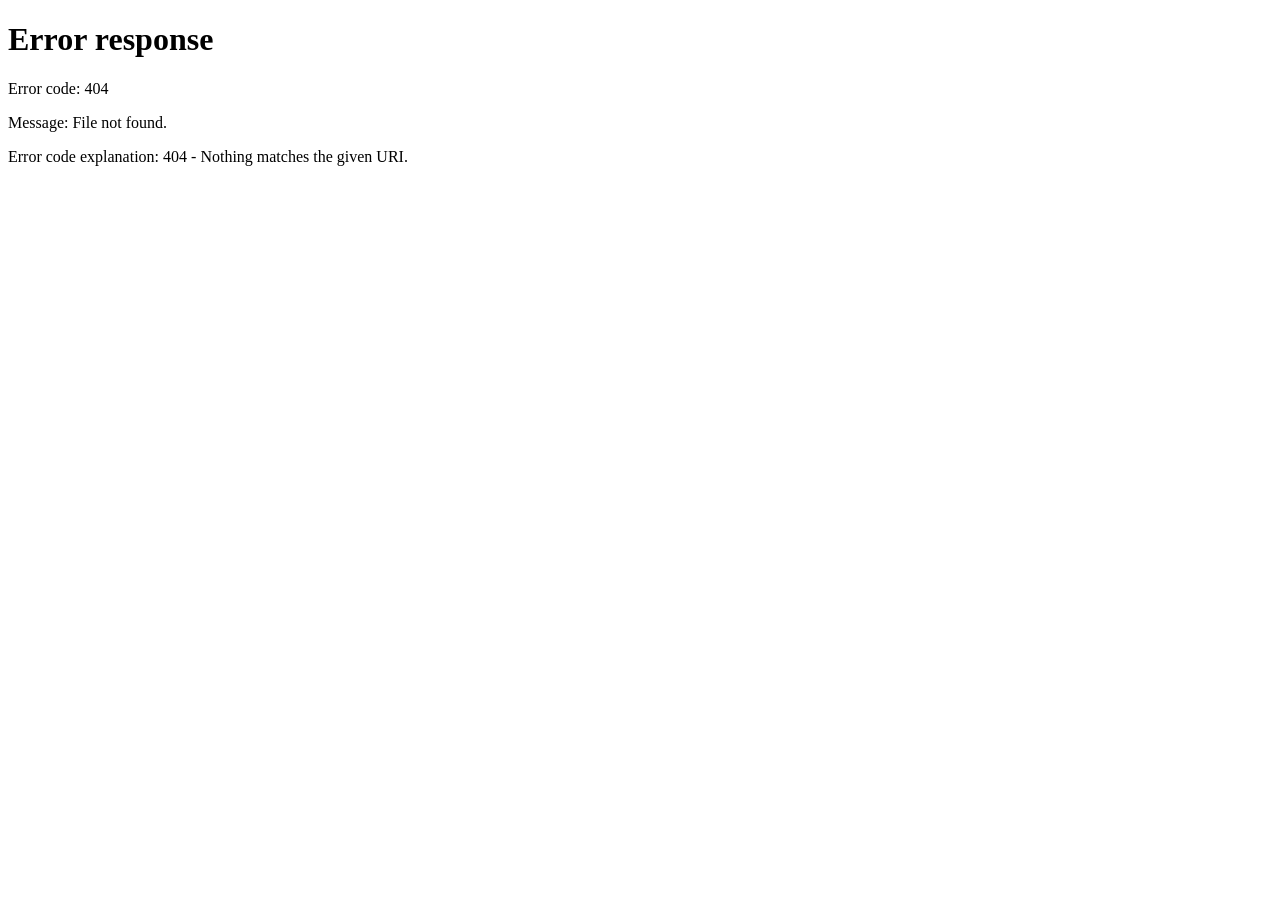
==== app.html @ b121087b "fix html filenames" ====
<!DOCTYPE html>
<html lang="es">
<head>
  <meta charset="UTF-8" />
  <meta name="viewport" content="width=device-width, initial-scale=1.0" />
  <title>Inmo Platform — Dashboard</title>
  <link rel="preconnect" href="https://fonts.googleapis.com" />
  <link rel="preconnect" href="https://fonts.gstatic.com" crossorigin />
  <link href="https://fonts.googleapis.com/css2?family=DM+Serif+Display:ital@0;1&family=DM+Sans:opsz,wght@9..40,300;9..40,400;9..40,500&display=swap" rel="stylesheet" />
  <link rel="stylesheet" href="style.css" />
</head>
<body>

<div class="app">

  <!-- ── SIDEBAR ── -->
  <aside class="sidebar" id="sidebar">
    <div class="sidebar-top">
      <div class="logo">
        <svg width="28" height="28" viewBox="0 0 32 32" fill="none" aria-hidden="true">
          <rect width="32" height="32" rx="4" fill="#C9A96E"/>
          <path d="M8 22 L16 10 L24 22" stroke="#1A1814" stroke-width="2" fill="none" stroke-linecap="round" stroke-linejoin="round"/>
          <path d="M12 22 L12 17 L20 17 L20 22" stroke="#1A1814" stroke-width="1.5" fill="none" stroke-linecap="round" stroke-linejoin="round"/>
        </svg>
        <span class="logo-text">Inmo Platform</span>
      </div>

      <!-- Role Switcher -->
      <div class="role-switcher">
        <p class="role-label">Vista actual</p>
        <div class="role-list" id="role-list">
          <button class="role-btn active" data-role="agente" onclick="switchRole('agente', this)">
            <span class="role-icon">
              <svg width="14" height="14" viewBox="0 0 24 24" fill="none" stroke="currentColor" stroke-width="1.5"><path d="M16 21v-2a4 4 0 0 0-4-4H6a4 4 0 0 0-4 4v2"/><circle cx="9" cy="7" r="4"/><path d="M22 21v-2a4 4 0 0 0-3-3.87"/><path d="M16 3.13a4 4 0 0 1 0 7.75"/></svg>
            </span>
            Agente
          </button>
          <button class="role-btn" data-role="propietario" onclick="switchRole('propietario', this)">
            <span class="role-icon">
              <svg width="14" height="14" viewBox="0 0 24 24" fill="none" stroke="currentColor" stroke-width="1.5"><path d="m3 9 9-7 9 7v11a2 2 0 0 1-2 2H5a2 2 0 0 1-2-2z"/><polyline points="9 22 9 12 15 12 15 22"/></svg>
            </span>
            Propietario
          </button>
          <button class="role-btn" data-role="buscador" onclick="switchRole('buscador', this)">
            <span class="role-icon">
              <svg width="14" height="14" viewBox="0 0 24 24" fill="none" stroke="currentColor" stroke-width="1.5"><circle cx="11" cy="11" r="8"/><path d="m21 21-4.35-4.35"/></svg>
            </span>
            Buscador
          </button>
          <button class="role-btn" data-role="inquilino" onclick="switchRole('inquilino', this)">
            <span class="role-icon">
              <svg width="14" height="14" viewBox="0 0 24 24" fill="none" stroke="currentColor" stroke-width="1.5"><path d="M20 21v-2a4 4 0 0 0-4-4H8a4 4 0 0 0-4 4v2"/><circle cx="12" cy="7" r="4"/></svg>
            </span>
            Inquilino
          </button>
          <button class="role-btn" data-role="proveedor" onclick="switchRole('proveedor', this)">
            <span class="role-icon">
              <svg width="14" height="14" viewBox="0 0 24 24" fill="none" stroke="currentColor" stroke-width="1.5"><path d="M14.7 6.3a1 1 0 0 0 0 1.4l1.6 1.6a1 1 0 0 0 1.4 0l3.77-3.77a6 6 0 0 1-7.94 7.94l-6.91 6.91a2.12 2.12 0 0 1-3-3l6.91-6.91a6 6 0 0 1 7.94-7.94l-3.76 3.76z"/></svg>
            </span>
            Proveedor
          </button>
          <button class="role-btn" data-role="admin" onclick="switchRole('admin', this)">
            <span class="role-icon">
              <svg width="14" height="14" viewBox="0 0 24 24" fill="none" stroke="currentColor" stroke-width="1.5"><path d="M12 22s8-4 8-10V5l-8-3-8 3v7c0 6 8 10 8 10z"/></svg>
            </span>
            Administrador
          </button>
        </div>
      </div>
    </div>

    <!-- Nav items - cambia según rol -->
    <nav class="sidebar-nav" id="sidebar-nav"></nav>

    <div class="sidebar-bottom">
      <div class="user-chip">
        <div class="user-avatar">JT</div>
        <div class="user-info">
          <span class="user-name">Juan Tevez</span>
          <span class="user-email">admin@inmo.ar</span>
        </div>
      </div>
      <button class="btn-logout" onclick="logout()">
        <svg width="14" height="14" viewBox="0 0 24 24" fill="none" stroke="currentColor" stroke-width="1.5" aria-hidden="true"><path d="M9 21H5a2 2 0 0 1-2-2V5a2 2 0 0 1 2-2h4"/><polyline points="16 17 21 12 16 7"/><line x1="21" y1="12" x2="9" y2="12"/></svg>
        Salir
      </button>
    </div>

       <a class="nav-item" href="reservations.html" id="nav-reservations-link"
      style="position:relative">
     <svg width="15" height="15" viewBox="0 0 24 24" fill="none" stroke="currentColor" stroke-width="1.5">
       <rect x="3" y="4" width="18" height="18" rx="2" ry="2"/>
       <line x1="16" y1="2" x2="16" y2="6"/>
       <line x1="8" y1="2" x2="8" y2="6"/>
       <line x1="3" y1="10" x2="21" y2="10"/>
     </svg>
     Mis reservas
     <span id="nav-res-badge" style="
       display:none;
       margin-left:auto;
       background:var(--danger,#C0392B);
       color:#fff;
       font-size:10px;
       font-weight:600;
       min-width:17px;
       height:17px;
       align-items:center;
       justify-content:center;
       border-radius:99px;
       padding:0 4px;
     "></span>
   </a>
  </aside>

  <!-- ── MAIN ── -->
  <main class="main" id="main">

    <!-- Header -->
    <header class="topbar">
      <div class="topbar-left">
        <button class="btn-hamburger" onclick="toggleSidebar()" aria-label="Menú">
          <svg width="18" height="18" viewBox="0 0 24 24" fill="none" stroke="currentColor" stroke-width="1.5"><line x1="3" y1="6" x2="21" y2="6"/><line x1="3" y1="12" x2="21" y2="12"/><line x1="3" y1="18" x2="21" y2="18"/></svg>
        </button>
        <h1 class="page-title" id="page-title">Catálogo de propiedades</h1>
      </div>
      <div class="topbar-right">
        <div class="status-pill" id="status-pill">
          <span class="status-dot"></span>
          <span id="status-text">Conectado</span>
        </div>
        <div class="topbar-services">
          <span class="svc-badge" title="Catalog :8081">C</span>
          <span class="svc-badge" title="CRM :8084">CRM</span>
        </div>
      </div>
    </header>

    <!-- ══ VISTAS ══ -->

    <!-- CATÁLOGO -->
    <section class="view active" id="view-catalog">
      <div class="view-toolbar">
        <div class="filters" id="catalog-filters">
          <select id="filter-operation" onchange="loadProperties()">
            <option value="">Todas las operaciones</option>
            <option value="RENT">Alquiler</option>
            <option value="SALE">Venta</option>
            <option value="TEMP">Temporario</option>
          </select>
          <select id="filter-status" onchange="loadProperties()">
            <option value="">Todos los estados</option>
            <option value="AVAILABLE">Disponible</option>
            <option value="RESERVED">Reservada</option>
            <option value="CLOSED">Alquilada/Vendida</option>
            <option value="UNDER_REPAIR">En reparación</option>
          </select>
          <div class="filter-price">
            <input type="number" id="filter-min" placeholder="Precio mín." oninput="debounceLoad()" />
            <span>—</span>
            <input type="number" id="filter-max" placeholder="Precio máx." oninput="debounceLoad()" />
          </div>
          <button class="btn-secondary" onclick="loadProperties()">
            <svg width="14" height="14" viewBox="0 0 24 24" fill="none" stroke="currentColor" stroke-width="1.5"><circle cx="11" cy="11" r="8"/><path d="m21 21-4.35-4.35"/></svg>
            Buscar
          </button>
        </div>
        <button class="btn-primary-sm" onclick="openPublishModal()">
          <svg width="14" height="14" viewBox="0 0 24 24" fill="none" stroke="currentColor" stroke-width="1.5" aria-hidden="true"><line x1="12" y1="5" x2="12" y2="19"/><line x1="5" y1="12" x2="19" y2="12"/></svg>
          Publicar propiedad
        </button>
      </div>

      <div class="stats-row" id="catalog-stats">
        <div class="stat-card"><span class="stat-val" id="stat-total">—</span><span class="stat-lbl">Total propiedades</span></div>
        <div class="stat-card"><span class="stat-val available" id="stat-available">—</span><span class="stat-lbl">Disponibles</span></div>
        <div class="stat-card"><span class="stat-val reserved" id="stat-reserved">—</span><span class="stat-lbl">Reservadas</span></div>
        <div class="stat-card"><span class="stat-val repair" id="stat-repair">—</span><span class="stat-lbl">En reparación</span></div>
      </div>

      <div class="properties-grid" id="properties-grid">
        <div class="skeleton-grid">
          <div class="skeleton-card"></div>
          <div class="skeleton-card"></div>
          <div class="skeleton-card"></div>
          <div class="skeleton-card"></div>
          <div class="skeleton-card"></div>
          <div class="skeleton-card"></div>
        </div>
      </div>

      <div class="pagination" id="catalog-pagination"></div>
    </section>

    <!-- CRM / LEADS -->
    <section class="view" id="view-crm">
      <div class="view-toolbar">
        <div class="filters">
          <select id="filter-lead-state" onchange="loadLeads()">
            <option value="">Todos los estados</option>
            <option value="NEW">Nuevo</option>
            <option value="CONTACTED">Contactado</option>
            <option value="VISIT_SCHEDULED">Visita agendada</option>
            <option value="CLOSED">Cerrado</option>
          </select>
          <button class="btn-secondary" onclick="loadLeads()">
            <svg width="14" height="14" viewBox="0 0 24 24" fill="none" stroke="currentColor" stroke-width="1.5"><circle cx="11" cy="11" r="8"/><path d="m21 21-4.35-4.35"/></svg>
            Actualizar
          </button>
        </div>
        <button class="btn-primary-sm" onclick="openLeadModal()">
          <svg width="14" height="14" viewBox="0 0 24 24" fill="none" stroke="currentColor" stroke-width="1.5" aria-hidden="true"><line x1="12" y1="5" x2="12" y2="19"/><line x1="5" y1="12" x2="19" y2="12"/></svg>
          Nuevo lead
        </button>
      </div>

      <div class="stats-row">
        <div class="stat-card"><span class="stat-val" id="stat-leads-total">—</span><span class="stat-lbl">Total leads</span></div>
        <div class="stat-card"><span class="stat-val available" id="stat-leads-new">—</span><span class="stat-lbl">Nuevos</span></div>
        <div class="stat-card"><span class="stat-val reserved" id="stat-leads-visit">—</span><span class="stat-lbl">Visitas agendadas</span></div>
        <div class="stat-card"><span class="stat-val" id="stat-leads-closed">—</span><span class="stat-lbl">Cerrados</span></div>
      </div>

      <div class="table-wrapper">
        <table class="data-table" id="leads-table">
          <thead>
            <tr>
              <th>Cliente</th>
              <th>Propiedad</th>
              <th>Email</th>
              <th>Teléfono</th>
              <th>Estado</th>
              <th>Acciones</th>
            </tr>
          </thead>
          <tbody id="leads-tbody">
            <tr class="table-skeleton"><td colspan="6"><div class="skel-row"></div></td></tr>
            <tr class="table-skeleton"><td colspan="6"><div class="skel-row"></div></td></tr>
            <tr class="table-skeleton"><td colspan="6"><div class="skel-row"></div></td></tr>
          </tbody>
        </table>
      </div>
    </section>

    <!-- PLACEHOLDER VIEWS -->
    <section class="view" id="view-contracts">
      <div class="placeholder-view">
        <svg width="48" height="48" viewBox="0 0 24 24" fill="none" stroke="currentColor" stroke-width="1" opacity=".3" aria-hidden="true"><path d="M14 2H6a2 2 0 0 0-2 2v16a2 2 0 0 0 2 2h12a2 2 0 0 0 2-2V8z"/><polyline points="14 2 14 8 20 8"/><line x1="16" y1="13" x2="8" y2="13"/><line x1="16" y1="17" x2="8" y2="17"/><polyline points="10 9 9 9 8 9"/></svg>
        <p>Contratos — próximamente</p>
        <span>Endpoint: <code>:8083</code></span>
      </div>
    </section>

    <section class="view" id="view-finances">
      <div class="placeholder-view">
        <svg width="48" height="48" viewBox="0 0 24 24" fill="none" stroke="currentColor" stroke-width="1" opacity=".3" aria-hidden="true"><line x1="12" y1="1" x2="12" y2="23"/><path d="M17 5H9.5a3.5 3.5 0 0 0 0 7h5a3.5 3.5 0 0 1 0 7H6"/></svg>
        <p>Finanzas — próximamente</p>
        <span>Endpoint: <code>:8082</code></span>
      </div>
    </section>

    <section class="view" id="view-maintenance">
      <div class="placeholder-view">
        <svg width="48" height="48" viewBox="0 0 24 24" fill="none" stroke="currentColor" stroke-width="1" opacity=".3" aria-hidden="true"><path d="M14.7 6.3a1 1 0 0 0 0 1.4l1.6 1.6a1 1 0 0 0 1.4 0l3.77-3.77a6 6 0 0 1-7.94 7.94l-6.91 6.91a2.12 2.12 0 0 1-3-3l6.91-6.91a6 6 0 0 1 7.94-7.94l-3.76 3.76z"/></svg>
        <p>Mantenimiento — próximamente</p>
        <span>Endpoint: <code>:8085</code></span>
      </div>
    </section>

    <section class="view" id="view-admin">
      <div class="placeholder-view">
        <svg width="48" height="48" viewBox="0 0 24 24" fill="none" stroke="currentColor" stroke-width="1" opacity=".3" aria-hidden="true"><path d="M12 22s8-4 8-10V5l-8-3-8 3v7c0 6 8 10 8 10z"/></svg>
        <p>Administración — próximamente</p>
        <span>Gestión de usuarios y configuración global</span>
      </div>
    </section>


    <section class="view" id="view-messages" style="padding:0;overflow:hidden;display:none;flex:1">
  <!-- El iframe se inyecta dinámicamente por loadMessagesView() en app.js -->
  <!-- Se usa iframe para que mensajes.js tenga su propio ciclo de vida
       (polling, timers) sin interferir con app.js del dashboard -->
</section>
 
<!-- ══════════════════════════════════════════════════════════
     NOTA: la sección usa display:none como las demás vistas.
     Cuando el usuario hace click en "Mensajes" del sidebar,
     showView('messages') la activa con display:flex y llama
     a loadMessagesView() que inyecta el iframe.
     ══════════════════════════════════════════════════════════ -->
     
  </main>
</div>

<!-- ══ MODAL: Publicar propiedad ══ -->
<div class="modal-overlay" id="modal-publish" onclick="closeModal('modal-publish')">
  <div class="modal" onclick="event.stopPropagation()">
    <div class="modal-header">
      <h2>Publicar propiedad</h2>
      <button class="modal-close" onclick="closeModal('modal-publish')" aria-label="Cerrar">
        <svg width="18" height="18" viewBox="0 0 24 24" fill="none" stroke="currentColor" stroke-width="1.5"><line x1="18" y1="6" x2="6" y2="18"/><line x1="6" y1="6" x2="18" y2="18"/></svg>
      </button>
    </div>
    <form id="form-publish" onsubmit="submitProperty(event)">
      <div class="modal-body">
        <div class="field-group">
          <label for="pub-title">Título</label>
          <input type="text" id="pub-title" placeholder="Ph 3 ambientes con patio" required />
        </div>
        <div class="field-group">
          <label for="pub-desc">Descripción</label>
          <textarea id="pub-desc" rows="2" placeholder="Descripción de la propiedad..."></textarea>
        </div>
        <div class="form-row">
          <div class="field-group">
            <label for="pub-operation">Tipo de operación</label>
            <select id="pub-operation" required onchange="toggleTempSection(this.value)">
              <option value="SALE">Venta</option>
              <option value="RENT">Alquiler</option>
              <option value="TEMP">Temporario</option>
            </select>
          </div>
          <div class="field-group">
            <label for="pub-pet-policy">Mascotas</label>
            <select id="pub-pet-policy">
              <option value="NOT_ALLOWED">No acepta</option>
              <option value="ALLOWED">Acepta mascotas</option>
              <option value="SMALL_ONLY">Solo chicas/medianas</option>
            </select>
          </div>
        </div>
        <div class="form-row">
          <div class="field-group">
            <label for="pub-price">Precio</label>
            <input type="number" id="pub-price" placeholder="150000" required />
          </div>
          <div class="field-group">
            <label for="pub-currency">Moneda</label>
            <select id="pub-currency">
              <option value="ARS">ARS</option>
              <option value="USD">USD</option>
            </select>
          </div>
        </div>
        <div class="field-group">
          <label for="pub-address">Dirección</label>
          <input type="text" id="pub-address" placeholder="Av. Corrientes 1234, CABA" required />
        </div>
        <div class="form-row">
          <div class="field-group">
            <label for="pub-lat">Latitud</label>
            <input type="number" id="pub-lat" step="any" placeholder="-34.6037" />
          </div>
          <div class="field-group">
            <label for="pub-lng">Longitud</label>
            <input type="number" id="pub-lng" step="any" placeholder="-58.3816" />
          </div>
        </div>

        <!-- ── Configuración temporario (solo visible si operation_type = TEMP) ── -->
        <div id="temp-config-section" style="display:none">
          <div class="form-section-divider">
            Configuración temporario
          </div>

          <div class="form-row">
            <div class="field-group">
              <label for="pub-night-price">Precio por noche</label>
              <input type="number" id="pub-night-price" step="0.01" placeholder="40.00" />
            </div>
            <div class="field-group">
              <label for="pub-cleaning-fee">Tarifa de limpieza (fija)</label>
              <input type="number" id="pub-cleaning-fee" step="0.01" placeholder="15.00" />
            </div>
          </div>

          <div class="form-row">
            <div class="field-group">
              <label for="pub-deposit">Depósito en garantía</label>
              <input type="number" id="pub-deposit" step="0.01" placeholder="100.00" />
            </div>
            <div class="field-group">
              <label></label><!-- spacer -->
            </div>
          </div>

          <div class="form-row">
            <div class="field-group">
              <label for="pub-min-nights">Noches mínimas</label>
              <input type="number" id="pub-min-nights" min="1" placeholder="3" />
            </div>
            <div class="field-group">
              <label for="pub-max-nights">Noches máximas</label>
              <input type="number" id="pub-max-nights" min="1" placeholder="90" />
            </div>
          </div>

          <div class="form-row">
            <div class="field-group">
              <label for="pub-checkin-time">Check-in (hora)</label>
              <input type="time" id="pub-checkin-time" value="14:00" />
            </div>
            <div class="field-group">
              <label for="pub-checkout-time">Check-out (hora)</label>
              <input type="time" id="pub-checkout-time" value="10:00" />
            </div>
          </div>

          <div class="form-section-divider">
            Descuentos por estadía <span class="optional-tag">opcional</span>
          </div>
          <div class="form-row">
            <div class="field-group">
              <label for="pub-discount-weekly">Desc. semanal (7+ noches) %</label>
              <input type="number" id="pub-discount-weekly" min="0" max="100" step="0.5" placeholder="10" />
            </div>
            <div class="field-group">
              <label for="pub-discount-monthly">Desc. mensual (28+ noches) %</label>
              <input type="number" id="pub-discount-monthly" min="0" max="100" step="0.5" placeholder="25" />
            </div>
          </div>

          <div class="form-section-divider">
            Comodidades <span class="optional-tag">opcional</span>
          </div>
          <div id="amenities-grid" class="amenities-grid">
            <!-- Infraestructura -->
            <label class="amenity-check"><input type="checkbox" value="wifi" data-cat="infrastructure" data-label="Wi-Fi" /><span>📶 Wi-Fi</span></label>
            <label class="amenity-check"><input type="checkbox" value="ac" data-cat="infrastructure" data-label="Aire acondicionado" /><span>❄️ A/C</span></label>
            <label class="amenity-check"><input type="checkbox" value="heating" data-cat="infrastructure" data-label="Calefacción" /><span>🔥 Calefacción</span></label>
            <label class="amenity-check"><input type="checkbox" value="elevator" data-cat="infrastructure" data-label="Ascensor" /><span>🛗 Ascensor</span></label>
            <!-- Confort -->
            <label class="amenity-check"><input type="checkbox" value="bed_linen" data-cat="comfort" data-label="Ropa de cama" /><span>🛏️ Ropa de cama</span></label>
            <label class="amenity-check"><input type="checkbox" value="kitchen" data-cat="comfort" data-label="Vajilla completa" /><span>🍽️ Vajilla</span></label>
            <label class="amenity-check"><input type="checkbox" value="coffee_maker" data-cat="comfort" data-label="Cafetera" /><span>☕ Cafetera</span></label>
            <label class="amenity-check"><input type="checkbox" value="microwave" data-cat="comfort" data-label="Microondas" /><span>📦 Microondas</span></label>
            <label class="amenity-check"><input type="checkbox" value="hair_dryer" data-cat="comfort" data-label="Secador de pelo" /><span>💨 Secador</span></label>
            <label class="amenity-check"><input type="checkbox" value="iron" data-cat="comfort" data-label="Plancha" /><span>👔 Plancha</span></label>
            <!-- Premium -->
            <label class="amenity-check"><input type="checkbox" value="pool" data-cat="premium" data-label="Piscina" /><span>🏊 Piscina</span></label>
            <label class="amenity-check"><input type="checkbox" value="gym" data-cat="premium" data-label="Gimnasio" /><span>🏋️ Gimnasio</span></label>
            <label class="amenity-check"><input type="checkbox" value="bbq" data-cat="premium" data-label="Parrilla" /><span>🔥 Parrilla</span></label>
            <label class="amenity-check"><input type="checkbox" value="sum" data-cat="premium" data-label="SUM" /><span>🎉 SUM</span></label>
            <label class="amenity-check"><input type="checkbox" value="security" data-cat="premium" data-label="Seguridad 24hs" /><span>🔒 Seguridad 24hs</span></label>
          </div>
        </div>

        <!-- ── Multimedia (opcional) ── -->
        <div class="form-section-divider">
          Multimedia <span class="optional-tag">opcional</span>
        </div>

        <div class="field-group">
          <label>Fotos y videos</label>
          <div id="media-drop-zone" class="media-drop-zone" onclick="document.getElementById('media-file-input').click()">
            <svg width="26" height="26" viewBox="0 0 24 24" fill="none" stroke="currentColor" stroke-width="1.2" aria-hidden="true"><path d="M21 15v4a2 2 0 0 1-2 2H5a2 2 0 0 1-2-2v-4"/><polyline points="17 8 12 3 7 8"/><line x1="12" y1="3" x2="12" y2="15"/></svg>
            <span>Hacé clic o arrastrá archivos acá</span>
            <span class="drop-hint">JPG, PNG, MP4 — máx 50 MB c/u</span>
          </div>
          <input type="file" id="media-file-input" accept="image/*,video/*" multiple style="display:none" onchange="handleFileSelect(event)" />
        </div>
        <div id="media-file-list"></div>

        <div class="field-group" style="margin-top:8px">
          <label>Links de redes sociales</label>
          <div id="social-links-list">
            <div class="social-link-row">
              <input type="text" class="social-platform" placeholder="Red (ej: instagram)" />
              <input type="url"  class="social-url"      placeholder="https://..." />
            </div>
          </div>
          <button type="button" class="btn-add-row" onclick="addSocialLinkRow()">+ Agregar otro enlace</button>
        </div>

        <div class="form-msg" id="publish-msg"></div>
      </div>
      <div class="modal-footer">
        <button type="button" class="btn-ghost" onclick="closeModal('modal-publish')">Cancelar</button>
        <button type="submit" class="btn-primary-sm" id="btn-publish-submit">
          <span class="btn-text">Publicar</span>
          <span class="btn-loader" aria-hidden="true"></span>
        </button>
      </div>
    </form>
  </div>
</div>

<!-- ══ MODAL: Reserva temporaria ══ -->
<div class="modal-overlay" id="modal-reservation" onclick="closeModal('modal-reservation')">
  <div class="modal" onclick="event.stopPropagation()" style="max-width:480px">
    <div class="modal-header">
      <h2 id="modal-res-title">Solicitar reserva</h2>
      <button class="modal-close" onclick="closeModal('modal-reservation')" aria-label="Cerrar">
        <svg width="18" height="18" viewBox="0 0 24 24" fill="none" stroke="currentColor" stroke-width="1.5"><line x1="18" y1="6" x2="6" y2="18"/><line x1="6" y1="6" x2="18" y2="18"/></svg>
      </button>
    </div>
    <div class="modal-body">
      <!-- Desglose de precio (se rellena dinámicamente) -->
      <div id="quote-breakdown" class="quote-card" style="display:none"></div>

      <div class="form-row" style="margin-top:12px">
        <div class="field-group">
          <label for="res-checkin">Check-in</label>
          <input type="date" id="res-checkin" onchange="fetchQuote()" />
        </div>
        <div class="field-group">
          <label for="res-checkout">Check-out</label>
          <input type="date" id="res-checkout" onchange="fetchQuote()" />
        </div>
      </div>

      <div class="field-group">
        <label for="res-message">Mensaje al propietario <span class="optional-tag">opcional</span></label>
        <textarea id="res-message" rows="2" placeholder="Viajo por trabajo, llego el viernes a la tarde..."></textarea>
      </div>

      <div class="form-msg" id="reservation-msg"></div>
    </div>
    <div class="modal-footer">
      <button type="button" class="btn-ghost" onclick="closeModal('modal-reservation')">Cancelar</button>
      <button type="button" class="btn-primary-sm" id="btn-res-submit" onclick="submitReservation()">
        <span class="btn-text">Solicitar reserva</span>
        <span class="btn-loader" aria-hidden="true"></span>
      </button>
    </div>
  </div>
</div>

<!-- ══ MODAL: Nuevo lead ══ -->
<div class="modal-overlay" id="modal-lead" onclick="closeModal('modal-lead')">
  <div class="modal" onclick="event.stopPropagation()">
    <div class="modal-header">
      <h2>Nuevo lead</h2>
      <button class="modal-close" onclick="closeModal('modal-lead')" aria-label="Cerrar">
        <svg width="18" height="18" viewBox="0 0 24 24" fill="none" stroke="currentColor" stroke-width="1.5"><line x1="18" y1="6" x2="6" y2="18"/><line x1="6" y1="6" x2="18" y2="18"/></svg>
      </button>
    </div>
    <form id="form-lead" onsubmit="submitLead(event)">
      <div class="modal-body">
        <div class="form-row">
          <div class="field-group">
            <label for="lead-name">Nombre del cliente</label>
            <input type="text" id="lead-name" placeholder="María García" required />
          </div>
          <div class="field-group">
            <label for="lead-prop">ID de propiedad</label>
            <input type="text" id="lead-prop" placeholder="prop-uuid" required />
          </div>
        </div>
        <div class="form-row">
          <div class="field-group">
            <label for="lead-email">Email</label>
            <input type="email" id="lead-email" placeholder="cliente@email.com" />
          </div>
          <div class="field-group">
            <label for="lead-phone">Teléfono</label>
            <input type="tel" id="lead-phone" placeholder="+54 11 1234-5678" />
          </div>
        </div>
        <div class="form-msg" id="lead-msg"></div>
      </div>
      <div class="modal-footer">
        <button type="button" class="btn-ghost" onclick="closeModal('modal-lead')">Cancelar</button>
        <button type="submit" class="btn-primary-sm" id="btn-lead-submit">
          <span class="btn-text">Crear lead</span>
          <span class="btn-loader" aria-hidden="true"></span>
        </button>
      </div>
    </form>
  </div>
</div>

<!-- ══ MODAL: Detalle de propiedad ══ -->
<div class="modal-overlay" id="modal-detail" onclick="closeModal('modal-detail')">
  <div class="modal modal-lg" onclick="event.stopPropagation()">
    <div class="modal-header">
      <h2 id="detail-title">Detalle de propiedad</h2>
      <button class="modal-close" onclick="closeModal('modal-detail')" aria-label="Cerrar">
        <svg width="18" height="18" viewBox="0 0 24 24" fill="none" stroke="currentColor" stroke-width="1.5"><line x1="18" y1="6" x2="6" y2="18"/><line x1="6" y1="6" x2="18" y2="18"/></svg>
      </button>
    </div>
    <div class="modal-body" id="detail-body"></div>
    <div class="modal-footer" id="detail-footer"></div>
  </div>
</div>

<script src="app.js"></script>
</body>
</html>
---- style.css ----
/* ── Variables ── */
:root {
  --sand-50:  #FAF8F4;
  --sand-100: #F2EDE3;
  --sand-200: #E8DFCE;
  --sand-300: #D9CBAF;
  --gold:     #C9A96E;
  --gold-dark:#A8863F;
  --ink:      #1A1814;
  --ink-70:   #4A4540;
  --ink-40:   #8A857E;
  --ink-20:   #C4BFB8;
  --ink-10:   #EDEAE5;
  --white:    #FFFFFF;
  --danger:   #C0392B;
  --danger-bg:#FDECEA;
  --success:  #1D7A4A;
  --success-bg:#E8F5EE;
  --warn:     #8A6200;
  --warn-bg:  #FFF8E6;
  --info:     #185FA5;
  --info-bg:  #E6F1FB;

  --sidebar-w: 220px;
  --topbar-h:  56px;
  --font-display: 'DM Serif Display', Georgia, serif;
  --font-body: 'DM Sans', system-ui, sans-serif;
  --radius-sm: 4px;
  --radius-md: 8px;
  --radius-lg: 12px;
  --transition: 180ms cubic-bezier(0.4, 0, 0.2, 1);
}

*, *::before, *::after { box-sizing: border-box; margin: 0; padding: 0; }
html { font-size: 14px; }
body {
  font-family: var(--font-body);
  color: var(--ink);
  background: var(--sand-50);
  -webkit-font-smoothing: antialiased;
}

/* ── App shell ── */
.app {
  display: flex;
  min-height: 100vh;
}

/* ── Sidebar ── */
.sidebar {
  background: var(--ink);
  display: flex;
  flex-direction: column;
  position: fixed;
  top: 0; left: 0;
  height: 100vh;
  width: var(--sidebar-w);
  z-index: 100;
  overflow-y: auto;
  transition: transform var(--transition);
}

.sidebar-top { padding: 20px 16px 0; }

.logo {
  display: flex;
  align-items: center;
  gap: 8px;
  margin-bottom: 24px;
}

.logo-text {
  font-family: var(--font-display);
  font-size: 15px;
  color: var(--white);
  letter-spacing: 0.01em;
}

/* Role switcher */
.role-label {
  font-size: 10px;
  font-weight: 500;
  letter-spacing: 0.1em;
  text-transform: uppercase;
  color: rgba(255,255,255,0.35);
  margin-bottom: 6px;
}

.role-list {
  display: flex;
  flex-direction: column;
  gap: 2px;
  margin-bottom: 20px;
}

.role-btn {
  display: flex;
  align-items: center;
  gap: 8px;
  width: 100%;
  padding: 7px 10px;
  font-family: var(--font-body);
  font-size: 12.5px;
  font-weight: 400;
  color: rgba(255,255,255,0.5);
  background: transparent;
  border: none;
  border-radius: var(--radius-sm);
  cursor: pointer;
  text-align: left;
  transition: background var(--transition), color var(--transition);
}

.role-btn:hover { background: rgba(255,255,255,0.06); color: rgba(255,255,255,0.8); }

.role-btn.active {
  background: rgba(201,169,110,0.15);
  color: var(--gold);
}

.role-icon { display: flex; align-items: center; opacity: 0.7; }
.role-btn.active .role-icon { opacity: 1; }

/* Nav */
.sidebar-nav {
  flex: 1;
  padding: 0 10px;
  display: flex;
  flex-direction: column;
  gap: 2px;
}

.nav-section-label {
  font-size: 10px;
  font-weight: 500;
  letter-spacing: 0.1em;
  text-transform: uppercase;
  color: rgba(255,255,255,0.25);
  padding: 12px 6px 4px;
}

.nav-item {
  display: flex;
  align-items: center;
  gap: 9px;
  padding: 8px 10px;
  font-size: 13px;
  color: rgba(255,255,255,0.55);
  border-radius: var(--radius-sm);
  cursor: pointer;
  border: none;
  background: transparent;
  width: 100%;
  text-align: left;
  text-decoration: none;
  transition: background var(--transition), color var(--transition);
  font-family: var(--font-body);
}

.nav-item:hover { background: rgba(255,255,255,0.06); color: rgba(255,255,255,0.85); }
.nav-item.active { background: rgba(255,255,255,0.1); color: var(--white); }
.nav-item svg { flex-shrink: 0; opacity: 0.7; }
.nav-item.active svg { opacity: 1; }

.nav-badge {
  margin-left: auto;
  background: rgba(201,169,110,0.25);
  color: var(--gold);
  font-size: 10px;
  font-weight: 500;
  padding: 1px 6px;
  border-radius: 99px;
}

/* Sidebar bottom */
.sidebar-bottom {
  padding: 16px;
  border-top: 1px solid rgba(255,255,255,0.08);
  display: flex;
  flex-direction: column;
  gap: 10px;
}

.user-chip {
  display: flex;
  align-items: center;
  gap: 10px;
}

.user-avatar {
  width: 32px; height: 32px;
  border-radius: 50%;
  background: rgba(201,169,110,0.2);
  color: var(--gold);
  font-size: 11px;
  font-weight: 500;
  display: flex;
  align-items: center;
  justify-content: center;
  flex-shrink: 0;
}

.user-info { display: flex; flex-direction: column; overflow: hidden; }
.user-name { font-size: 12.5px; font-weight: 500; color: var(--white); white-space: nowrap; overflow: hidden; text-overflow: ellipsis; }
.user-email { font-size: 11px; color: rgba(255,255,255,0.4); white-space: nowrap; overflow: hidden; text-overflow: ellipsis; }

.btn-logout {
  display: flex;
  align-items: center;
  gap: 7px;
  font-size: 12px;
  color: rgba(255,255,255,0.4);
  text-decoration: none;
  padding: 6px 10px;
  border-radius: var(--radius-sm);
  transition: background var(--transition), color var(--transition);
}

.btn-logout:hover { background: rgba(255,255,255,0.05); color: rgba(255,255,255,0.7); }

/* ── Main ── */
.main {
  margin-left: var(--sidebar-w);
  flex: 1;
  min-width: 0;
  display: flex;
  flex-direction: column;
  min-height: 100vh;
}

/* ── Topbar ── */
.topbar {
  height: var(--topbar-h);
  background: var(--white);
  border-bottom: 1px solid var(--sand-200);
  display: flex;
  align-items: center;
  justify-content: space-between;
  padding: 0 24px;
  position: sticky;
  top: 0;
  z-index: 50;
}

.topbar-left { display: flex; align-items: center; gap: 12px; }

.btn-hamburger {
  display: none;
  background: transparent;
  border: none;
  cursor: pointer;
  color: var(--ink-40);
  padding: 4px;
}

.page-title {
  font-family: var(--font-display);
  font-size: 18px;
  font-weight: 400;
  color: var(--ink);
}

.topbar-right { display: flex; align-items: center; gap: 12px; }

.status-pill {
  display: flex;
  align-items: center;
  gap: 6px;
  font-size: 12px;
  color: var(--ink-40);
  padding: 4px 10px;
  background: var(--sand-100);
  border-radius: 99px;
}

.status-dot {
  width: 6px; height: 6px;
  border-radius: 50%;
  background: var(--success);
}

.status-dot.error { background: var(--danger); }

.topbar-services { display: flex; gap: 4px; }

.svc-badge {
  font-size: 10px;
  font-weight: 500;
  padding: 2px 7px;
  background: var(--sand-100);
  color: var(--ink-40);
  border-radius: 99px;
  cursor: default;
  border: 1px solid var(--sand-200);
}

/* ── Views ── */
.view { display: none; padding: 24px; flex: 1; }
.view.active { display: flex; flex-direction: column; gap: 20px; }

/* ── Toolbar ── */
.view-toolbar {
  display: flex;
  align-items: center;
  justify-content: space-between;
  flex-wrap: wrap;
  gap: 12px;
  position: sticky;
  top: var(--topbar-h);
  z-index: 40;
  background: var(--white);
  padding: 10px 24px;
  margin: 0 -24px;
  box-shadow: 0 1px 0 var(--sand-200);
}

.filters {
  display: flex;
  align-items: center;
  flex-wrap: wrap;
  gap: 8px;
}

.filters select,
.filters input {
  height: 34px;
  padding: 0 10px;
  font-family: var(--font-body);
  font-size: 13px;
  color: var(--ink);
  background: var(--white);
  border: 1px solid var(--sand-200);
  border-radius: var(--radius-md);
  outline: none;
  cursor: pointer;
  transition: border-color var(--transition);
}

.filters select:focus,
.filters input:focus { border-color: var(--gold); }

.filter-price {
  display: flex;
  align-items: center;
  gap: 6px;
}

.filter-price span { font-size: 12px; color: var(--ink-40); }
.filter-price input { width: 100px; }

.btn-secondary {
  display: flex;
  align-items: center;
  gap: 6px;
  height: 34px;
  padding: 0 14px;
  font-family: var(--font-body);
  font-size: 13px;
  color: var(--ink-70);
  background: var(--white);
  border: 1px solid var(--sand-200);
  border-radius: var(--radius-md);
  cursor: pointer;
  transition: border-color var(--transition), background var(--transition);
}

.btn-secondary:hover { border-color: var(--sand-300); background: var(--sand-50); }

.btn-primary-sm {
  display: flex;
  align-items: center;
  gap: 6px;
  height: 34px;
  padding: 0 16px;
  font-family: var(--font-body);
  font-size: 13px;
  font-weight: 500;
  color: var(--ink);
  background: var(--gold);
  border: 1px solid var(--gold);
  border-radius: var(--radius-md);
  cursor: pointer;
  transition: background var(--transition);
  white-space: nowrap;
}

.btn-primary-sm:hover { background: var(--gold-dark); border-color: var(--gold-dark); }

.btn-primary-sm .btn-loader {
  display: none;
  width: 13px; height: 13px;
  border: 2px solid rgba(26,24,20,0.25);
  border-top-color: var(--ink);
  border-radius: 50%;
  animation: spin 600ms linear infinite;
}

.btn-primary-sm.loading .btn-loader { display: block; }
.btn-primary-sm.loading .btn-text { opacity: 0.6; }

@keyframes spin { to { transform: rotate(360deg); } }

/* ── Stats ── */
.stats-row {
  display: grid;
  grid-template-columns: repeat(4, 1fr);
  gap: 12px;
}

.stat-card {
  background: var(--white);
  border: 1px solid var(--sand-200);
  border-radius: var(--radius-lg);
  padding: 16px 20px;
  display: flex;
  flex-direction: column;
  gap: 4px;
}

.stat-val {
  font-family: var(--font-display);
  font-size: 28px;
  color: var(--ink);
  line-height: 1;
}

.stat-val.available { color: var(--success); }
.stat-val.reserved  { color: var(--gold-dark); }
.stat-val.repair    { color: var(--danger); }

.stat-lbl {
  font-size: 11.5px;
  color: var(--ink-40);
  letter-spacing: 0.02em;
}

/* ── Properties Grid ── */
.properties-grid { flex: 1; width: 100%; }

.prop-grid {
  display: grid;
  grid-template-columns: repeat(auto-fill, minmax(240px, 1fr));
  gap: 16px;
  width: 100%;
}

.prop-card {
  background: var(--white);
  border: 1px solid var(--sand-200);
  border-radius: var(--radius-lg);
  overflow: hidden;
  cursor: pointer;
  transition: border-color var(--transition), transform var(--transition);
}

.prop-card:hover { border-color: var(--sand-300); transform: translateY(-1px); }

.prop-card-img {
  height: 140px;
  background: var(--sand-100);
  display: flex;
  align-items: center;
  justify-content: center;
  position: relative;
}

.prop-card-img svg { opacity: 0.2; }

.prop-state-badge {
  position: absolute;
  top: 10px; right: 10px;
  font-size: 10.5px;
  font-weight: 500;
  padding: 3px 8px;
  border-radius: 99px;
  letter-spacing: 0.03em;
}

.state-AVAILABLE  { background: var(--success-bg); color: var(--success); }
.state-RESERVED   { background: var(--warn-bg); color: var(--warn); }
.state-CLOSED     { background: var(--sand-100); color: var(--ink-40); }
.state-UNDER_REPAIR { background: var(--danger-bg); color: var(--danger); }
.state-RENTED     { background: var(--sand-100); color: var(--ink-40); }

.prop-op-badge {
  position: absolute;
  top: 10px; left: 10px;
  font-size: 10px;
  font-weight: 600;
  padding: 3px 8px;
  border-radius: 99px;
  letter-spacing: 0.04em;
  text-transform: uppercase;
}
.op-SALE { background: #dbeafe; color: #1d4ed8; }
.op-RENT { background: #fef9c3; color: #92400e; }
.op-TEMP { background: #f3e8ff; color: #6b21a8; }

.prop-card-body { padding: 14px 16px; }

.prop-card-title {
  font-weight: 500;
  font-size: 14px;
  color: var(--ink);
  margin-bottom: 4px;
  white-space: nowrap;
  overflow: hidden;
  text-overflow: ellipsis;
}

.prop-card-addr {
  font-size: 12px;
  color: var(--ink-40);
  margin-bottom: 12px;
  white-space: nowrap;
  overflow: hidden;
  text-overflow: ellipsis;
}

.prop-card-footer {
  display: flex;
  align-items: center;
  justify-content: space-between;
  border-top: 1px solid var(--sand-100);
  padding-top: 10px;
}

.prop-price {
  font-family: var(--font-display);
  font-size: 16px;
  color: var(--ink);
}

.prop-currency {
  font-family: var(--font-body);
  font-size: 11px;
  color: var(--ink-40);
  margin-left: 3px;
}

.prop-id {
  font-size: 10px;
  color: var(--ink-20);
  font-family: monospace;
}

/* Skeleton */
.skeleton-grid {
  display: grid;
  grid-template-columns: repeat(auto-fill, minmax(280px, 1fr));
  gap: 16px;
}

.skeleton-card {
  height: 220px;
  background: var(--white);
  border: 1px solid var(--sand-200);
  border-radius: var(--radius-lg);
  animation: shimmer 1.4s ease-in-out infinite;
}

@keyframes shimmer {
  0%,100% { opacity: 1; }
  50%      { opacity: 0.5; }
}

/* Empty state */
.empty-state {
  text-align: center;
  padding: 60px 20px;
  color: var(--ink-40);
}

.empty-state svg { margin-bottom: 16px; opacity: 0.3; }
.empty-state p { font-size: 15px; }
.empty-state span { font-size: 12px; color: var(--ink-20); }

/* ── Table ── */
.table-wrapper {
  background: var(--white);
  border: 1px solid var(--sand-200);
  border-radius: var(--radius-lg);
  overflow: hidden;
}

.data-table {
  width: 100%;
  border-collapse: collapse;
  font-size: 13px;
}

.data-table thead tr {
  background: var(--sand-50);
  border-bottom: 1px solid var(--sand-200);
}

.data-table th {
  padding: 10px 16px;
  text-align: left;
  font-weight: 500;
  font-size: 11.5px;
  color: var(--ink-40);
  letter-spacing: 0.04em;
  text-transform: uppercase;
  white-space: nowrap;
}

.data-table td {
  padding: 12px 16px;
  color: var(--ink);
  border-bottom: 1px solid var(--sand-100);
  vertical-align: middle;
}

.data-table tbody tr:last-child td { border-bottom: none; }

.data-table tbody tr:hover { background: var(--sand-50); }

.lead-state-badge {
  display: inline-block;
  font-size: 11px;
  font-weight: 500;
  padding: 3px 9px;
  border-radius: 99px;
}

.lead-NEW           { background: var(--info-bg); color: var(--info); }
.lead-CONTACTED     { background: var(--warn-bg); color: var(--warn); }
.lead-VISIT_SCHEDULED { background: var(--success-bg); color: var(--success); }
.lead-CLOSED        { background: var(--sand-100); color: var(--ink-40); }

.table-skeleton td { padding: 14px 16px; }
.skel-row { height: 16px; background: var(--sand-100); border-radius: 4px; animation: shimmer 1.4s ease-in-out infinite; }

.btn-table {
  font-size: 11px;
  padding: 4px 10px;
  border: 1px solid var(--sand-200);
  border-radius: var(--radius-sm);
  background: var(--white);
  color: var(--ink-70);
  cursor: pointer;
  font-family: var(--font-body);
  transition: border-color var(--transition), background var(--transition);
}

.btn-table:hover { border-color: var(--sand-300); background: var(--sand-50); }
.btn-table.visit { border-color: var(--gold); color: var(--gold-dark); }
.btn-table.visit:hover { background: rgba(201,169,110,0.08); }

/* Pagination */
.pagination {
  display: flex;
  justify-content: center;
  align-items: center;
  gap: 6px;
  padding: 8px 0;
}

.page-btn {
  width: 30px; height: 30px;
  display: flex;
  align-items: center;
  justify-content: center;
  font-size: 12.5px;
  border: 1px solid var(--sand-200);
  border-radius: var(--radius-sm);
  background: var(--white);
  cursor: pointer;
  color: var(--ink-70);
  font-family: var(--font-body);
  transition: background var(--transition), border-color var(--transition);
}

.page-btn:hover { background: var(--sand-50); border-color: var(--sand-300); }
.page-btn.active { background: var(--gold); border-color: var(--gold); color: var(--ink); font-weight: 500; }

/* ── Placeholder views ── */
.placeholder-view {
  flex: 1;
  display: flex;
  flex-direction: column;
  align-items: center;
  justify-content: center;
  gap: 12px;
  text-align: center;
  color: var(--ink-40);
  padding: 80px;
}

.placeholder-view p { font-size: 15px; }
.placeholder-view span { font-size: 12px; color: var(--ink-20); }
.placeholder-view code { font-size: 12px; background: var(--sand-100); padding: 2px 8px; border-radius: 4px; color: var(--ink-40); }

/* ── Modals ── */
.modal-overlay {
  display: none;
  position: fixed;
  inset: 0;
  background: rgba(26,24,20,0.5);
  z-index: 200;
  align-items: center;
  justify-content: center;
  padding: 20px;
}

.modal-overlay.open { display: flex; }

.modal {
  background: var(--white);
  border-radius: var(--radius-lg);
  width: 100%;
  max-width: 480px;
  max-height: 90vh;
  overflow-y: auto;
  animation: modalIn 200ms ease;
}

.modal-lg { max-width: 600px; }

@keyframes modalIn {
  from { opacity: 0; transform: scale(0.97) translateY(8px); }
  to   { opacity: 1; transform: scale(1) translateY(0); }
}

.modal-header {
  display: flex;
  align-items: center;
  justify-content: space-between;
  padding: 20px 24px 16px;
  border-bottom: 1px solid var(--sand-100);
}

.modal-header h2 {
  font-family: var(--font-display);
  font-size: 18px;
  font-weight: 400;
}

.modal-close {
  background: transparent;
  border: none;
  cursor: pointer;
  color: var(--ink-40);
  padding: 4px;
  transition: color var(--transition);
}

.modal-close:hover { color: var(--ink); }

.modal-body { padding: 20px 24px; display: flex; flex-direction: column; gap: 14px; }

.modal-footer {
  padding: 16px 24px;
  border-top: 1px solid var(--sand-100);
  display: flex;
  justify-content: flex-end;
  gap: 10px;
}

.btn-ghost {
  height: 34px;
  padding: 0 16px;
  font-family: var(--font-body);
  font-size: 13px;
  color: var(--ink-40);
  background: transparent;
  border: 1px solid var(--sand-200);
  border-radius: var(--radius-md);
  cursor: pointer;
  transition: background var(--transition);
}

.btn-ghost:hover { background: var(--sand-50); }

/* Modal form */
.form-row { display: grid; grid-template-columns: 1fr 1fr; gap: 12px; }

.field-group { display: flex; flex-direction: column; gap: 5px; }

.field-group label {
  font-size: 12px;
  font-weight: 500;
  color: var(--ink-70);
}

.field-group input,
.field-group select,
.field-group textarea {
  width: 100%;
  padding: 8px 12px;
  font-family: var(--font-body);
  font-size: 13px;
  color: var(--ink);
  background: var(--white);
  border: 1px solid var(--sand-200);
  border-radius: var(--radius-md);
  outline: none;
  transition: border-color var(--transition);
}

.field-group input:focus,
.field-group select:focus,
.field-group textarea:focus { border-color: var(--gold); }

.form-msg {
  font-size: 12.5px;
  border-radius: var(--radius-md);
  max-height: 0;
  overflow: hidden;
  transition: max-height 300ms ease, padding 300ms ease;
}

.form-msg.visible { max-height: 80px; padding: 9px 12px; }
.form-msg.error   { background: var(--danger-bg); color: var(--danger); border: 1px solid rgba(192,57,43,0.2); }
.form-msg.success { background: var(--success-bg); color: var(--success); border: 1px solid rgba(29,122,74,0.2); }

/* Detail modal */
.detail-grid {
  display: grid;
  grid-template-columns: 1fr 1fr;
  gap: 14px;
}

.detail-field { display: flex; flex-direction: column; gap: 3px; }
.detail-field span:first-child { font-size: 11px; color: var(--ink-40); letter-spacing: 0.04em; text-transform: uppercase; }
.detail-field span:last-child { font-size: 14px; color: var(--ink); font-weight: 400; }
.detail-field.full { grid-column: 1 / -1; }

/* ── Form section divider ── */
.form-section-divider {
  font-size: 12px;
  font-weight: 600;
  text-transform: uppercase;
  letter-spacing: .05em;
  color: var(--ink-40);
  border-top: 1px solid var(--sand-200);
  padding-top: 14px;
  margin-top: 4px;
  margin-bottom: 10px;
}
.optional-tag {
  font-weight: 400;
  text-transform: none;
  letter-spacing: 0;
  color: var(--ink-40);
  font-style: italic;
}
.drop-hint { font-size: 11px; color: var(--ink-40); }
.btn-add-row {
  background: none;
  border: none;
  color: var(--gold-dark);
  font-size: 12px;
  cursor: pointer;
  padding: 4px 0;
  margin-top: 2px;
}
.btn-add-row:hover { text-decoration: underline; }

/* ── Media upload ── */
.media-drop-zone {
  border: 2px dashed var(--sand-300);
  border-radius: 8px;
  padding: 20px 16px;
  text-align: center;
  cursor: pointer;
  display: flex;
  flex-direction: column;
  align-items: center;
  gap: 6px;
  color: var(--ink-40);
  font-size: 13px;
  transition: border-color .15s, background .15s;
}
.media-drop-zone:hover { border-color: var(--gold); background: var(--sand-100); }
.media-drop-zone.drag-over { border-color: var(--gold); background: var(--sand-100); }

.media-file-item {
  display: flex;
  align-items: center;
  gap: 8px;
  font-size: 12px;
  padding: 6px 8px;
  border-radius: 6px;
  background: var(--sand-100);
  margin-bottom: 4px;
}
.media-file-item .file-name { flex: 1; overflow: hidden; text-overflow: ellipsis; white-space: nowrap; }
.media-file-item .file-status { font-size: 11px; color: var(--ink-40); }
.media-file-item .file-status.ok { color: var(--success); }
.media-file-item .file-status.err { color: var(--danger); }

.social-link-row {
  display: flex;
  gap: 6px;
  margin-bottom: 6px;
}
.social-link-row input { padding: 7px 10px; border: 1px solid var(--sand-200); border-radius: 6px; font-size: 13px; background: var(--white); color: var(--ink); }
.social-link-row input:focus { outline: none; border-color: var(--gold); }

/* ── Amenities ── */
.amenities-grid {
  display: grid;
  grid-template-columns: repeat(3, 1fr);
  gap: 6px;
  margin-top: 4px;
}
.amenity-check {
  display: flex;
  align-items: center;
  gap: 6px;
  font-size: 12px;
  cursor: pointer;
  padding: 5px 6px;
  border-radius: 6px;
  border: 1px solid var(--sand-200);
  background: var(--white);
  transition: background .12s, border-color .12s;
}
.amenity-check:hover { background: var(--sand-100); }
.amenity-check input { accent-color: var(--gold-dark); }
.amenity-check input:checked + span { font-weight: 600; }
.amenity-check:has(input:checked) { border-color: var(--gold); background: var(--sand-100); }

/* Amenities en detalle de propiedad */
.amenities-display { margin-top: 6px; }
.amenity-group { margin-bottom: 8px; font-size: 12px; }
.amenity-group strong { display: block; color: var(--ink-40); font-size: 11px; text-transform: uppercase; letter-spacing: .04em; margin-bottom: 4px; }
.amenity-tag {
  display: inline-block;
  background: var(--sand-100);
  border: 1px solid var(--sand-200);
  border-radius: 4px;
  padding: 2px 7px;
  font-size: 12px;
  margin: 2px 3px 2px 0;
}

/* ── Quote card ── */
.quote-card {
  background: var(--sand-100);
  border: 1px solid var(--sand-200);
  border-radius: var(--radius-md);
  padding: 12px 14px;
  font-size: 13px;
}
.quote-line {
  display: flex;
  justify-content: space-between;
  padding: 3px 0;
  color: var(--ink);
}
.quote-line.discount { color: var(--success); }
.quote-line.muted    { color: var(--ink-40); }
.quote-line.total    {
  font-weight: 700;
  border-top: 1px solid var(--sand-200);
  margin-top: 6px;
  padding-top: 8px;
  font-size: 15px;
}
.quote-times {
  font-size: 11px;
  color: var(--ink-40);
  margin-top: 8px;
  text-align: center;
}

/* ── Media gallery en detalle de propiedad ── */
.detail-media-section {
  margin-bottom: 12px;
}
.media-gallery {
  display: grid;
  grid-template-columns: repeat(auto-fill, minmax(120px, 1fr));
  gap: 6px;
  margin-bottom: 10px;
}
.media-thumb {
  width: 100%;
  aspect-ratio: 4/3;
  object-fit: cover;
  border-radius: var(--radius-md);
  border: 1px solid var(--sand-200);
  background: var(--sand-100);
  display: block;
  transition: opacity .15s;
}
.media-thumb:hover { opacity: .85; }
.social-links-display {
  display: flex;
  flex-wrap: wrap;
  gap: 6px;
  margin-top: 4px;
}
.social-link-pill {
  display: inline-flex;
  align-items: center;
  gap: 4px;
  padding: 4px 10px;
  border-radius: 20px;
  background: var(--sand-100);
  border: 1px solid var(--sand-200);
  font-size: 12px;
  color: var(--ink);
  text-decoration: none;
  text-transform: capitalize;
  transition: background .12s;
}
.social-link-pill:hover { background: var(--sand-200); }

/* ── Responsive ── */
@media (max-width: 900px) {
  .app { grid-template-columns: 1fr; }
  .sidebar { transform: translateX(-100%); }
  .sidebar.open { transform: translateX(0); }
  .main { margin-left: 0; }
  .btn-hamburger { display: flex; }
  .stats-row { grid-template-columns: repeat(2, 1fr); }
  .form-row { grid-template-columns: 1fr; }
  .filter-price { flex-wrap: wrap; }
}

@media (max-width: 480px) {
  .view { padding: 16px; }
  .stats-row { grid-template-columns: repeat(2, 1fr); }
  .view-toolbar { flex-direction: column; align-items: flex-start; }
}
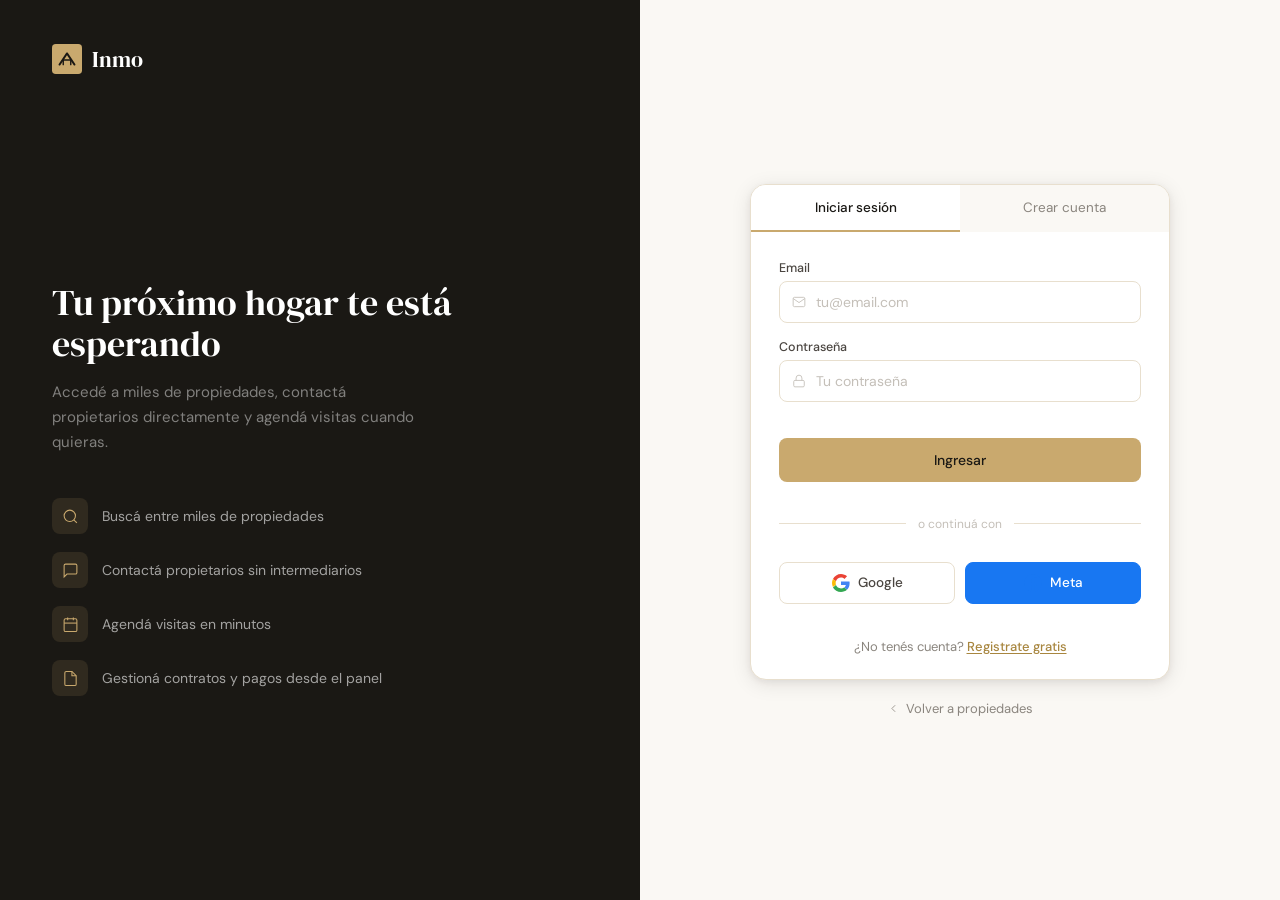
==== commit 6b827ac0: "fix app.html" ====
--- a/app.html
+++ b/app.html
@@ -81,35 +81,11 @@
         </div>
       </div>
       <button class="btn-logout" onclick="logout()">
-        <svg width="14" height="14" viewBox="0 0 24 24" fill="none" stroke="currentColor" stroke-width="1.5" aria-hidden="true"><path d="M9 21H5a2 2 0 0 1-2-2V5a2 2 0 0 1 2-2h4"/><polyline points="16 17 21 12 16 7"/><line x1="21" y1="12" x2="9" y2="12"/></svg>
+        <svg width="16" height="20" viewBox="0 0 24 24" fill="none" stroke="currentColor" stroke-width="1.5" aria-hidden="true"><path d="M9 21H5a2 2 0 0 1-2-2V5a2 2 0 0 1 2-2h4"/><polyline points="16 17 21 12 16 7"/><line x1="21" y1="12" x2="9" y2="12"/></svg>
         Salir
       </button>
     </div>
 
-       <a class="nav-item" href="reservations.html" id="nav-reservations-link"
-      style="position:relative">
-     <svg width="15" height="15" viewBox="0 0 24 24" fill="none" stroke="currentColor" stroke-width="1.5">
-       <rect x="3" y="4" width="18" height="18" rx="2" ry="2"/>
-       <line x1="16" y1="2" x2="16" y2="6"/>
-       <line x1="8" y1="2" x2="8" y2="6"/>
-       <line x1="3" y1="10" x2="21" y2="10"/>
-     </svg>
-     Mis reservas
-     <span id="nav-res-badge" style="
-       display:none;
-       margin-left:auto;
-       background:var(--danger,#C0392B);
-       color:#fff;
-       font-size:10px;
-       font-weight:600;
-       min-width:17px;
-       height:17px;
-       align-items:center;
-       justify-content:center;
-       border-radius:99px;
-       padding:0 4px;
-     "></span>
-   </a>
   </aside>
 
   <!-- ── MAIN ── -->
--- a/style.css
+++ b/style.css
@@ -1027,3 +1027,36 @@
   .stats-row { grid-template-columns: repeat(2, 1fr); }
   .view-toolbar { flex-direction: column; align-items: flex-start; }
 }
+
+.user-info {
+    display: flex;
+    flex-direction: column; /* Esto los alinea uno debajo del otro */
+    justify-content: center; /* Los centra verticalmente si es necesario */
+}
+
+
+/* 1. Estado NORMAL del botón (como se ve siempre) */
+.btn-logout {
+    background-color: #f3f4f6; /* Un gris muy claro (cambia esto por el color que quieras de fondo) */
+    color: #dc2626;            /* El texto y el icono se verán rojos */
+    border: 1px solid #e5e7eb; /* Un borde sutil */
+    padding: 8px 12px;
+    border-radius: 6px;
+    cursor: pointer;
+    display: inline-flex;
+    align-items: center;
+    gap: 8px;                  /* Separa el icono SVG del texto "Salir" */
+    transition: all 0.2s ease; /* Hace que el cambio de color sea suave */
+}
+
+/* El truco mágico para el SVG: hereda el color del texto */
+.btn-logout svg {
+    stroke: currentColor; 
+}
+
+/* 2. Estado HOVER (cuando pasas el cursor por encima) */
+.btn-logout:hover {
+    background-color: #dc2626; /* El fondo se vuelve rojo */
+    color: #ffffff;            /* El texto y el icono cambian a blanco */
+    border-color: #dc2626;
+}
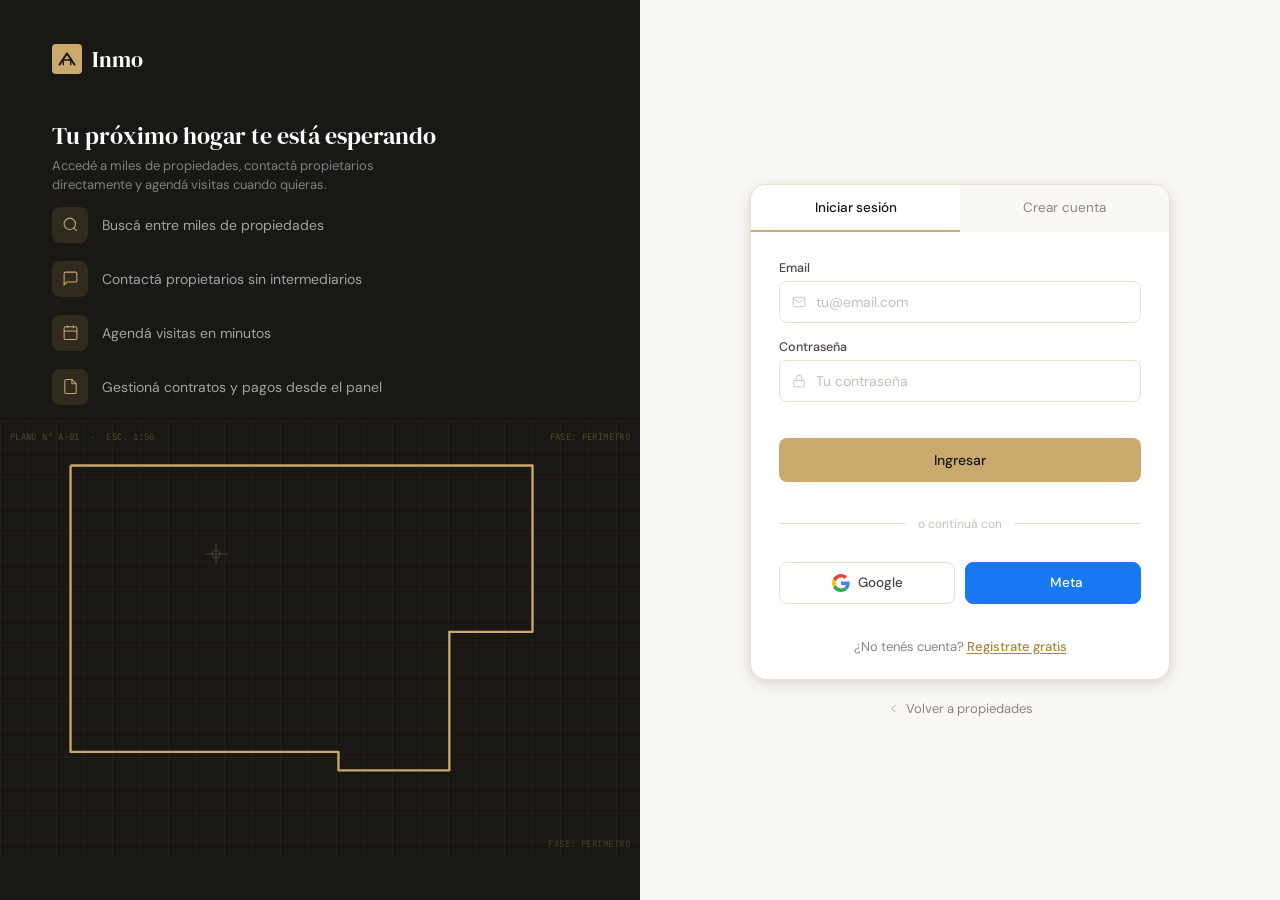
==== commit 6650dc6a: "fix UX" ====
--- a/app.html
+++ b/app.html
@@ -251,11 +251,8 @@
     </section>
 
 
-    <section class="view" id="view-messages" style="padding:0;overflow:hidden;display:none;flex:1">
-  <!-- El iframe se inyecta dinámicamente por loadMessagesView() en app.js -->
-  <!-- Se usa iframe para que mensajes.js tenga su propio ciclo de vida
-       (polling, timers) sin interferir con app.js del dashboard -->
-</section>
+
+    <section class="view" id="view-messages" style="padding:0;overflow:hidden;flex:1"></section>
  
 <!-- ══════════════════════════════════════════════════════════
      NOTA: la sección usa display:none como las demás vistas.
